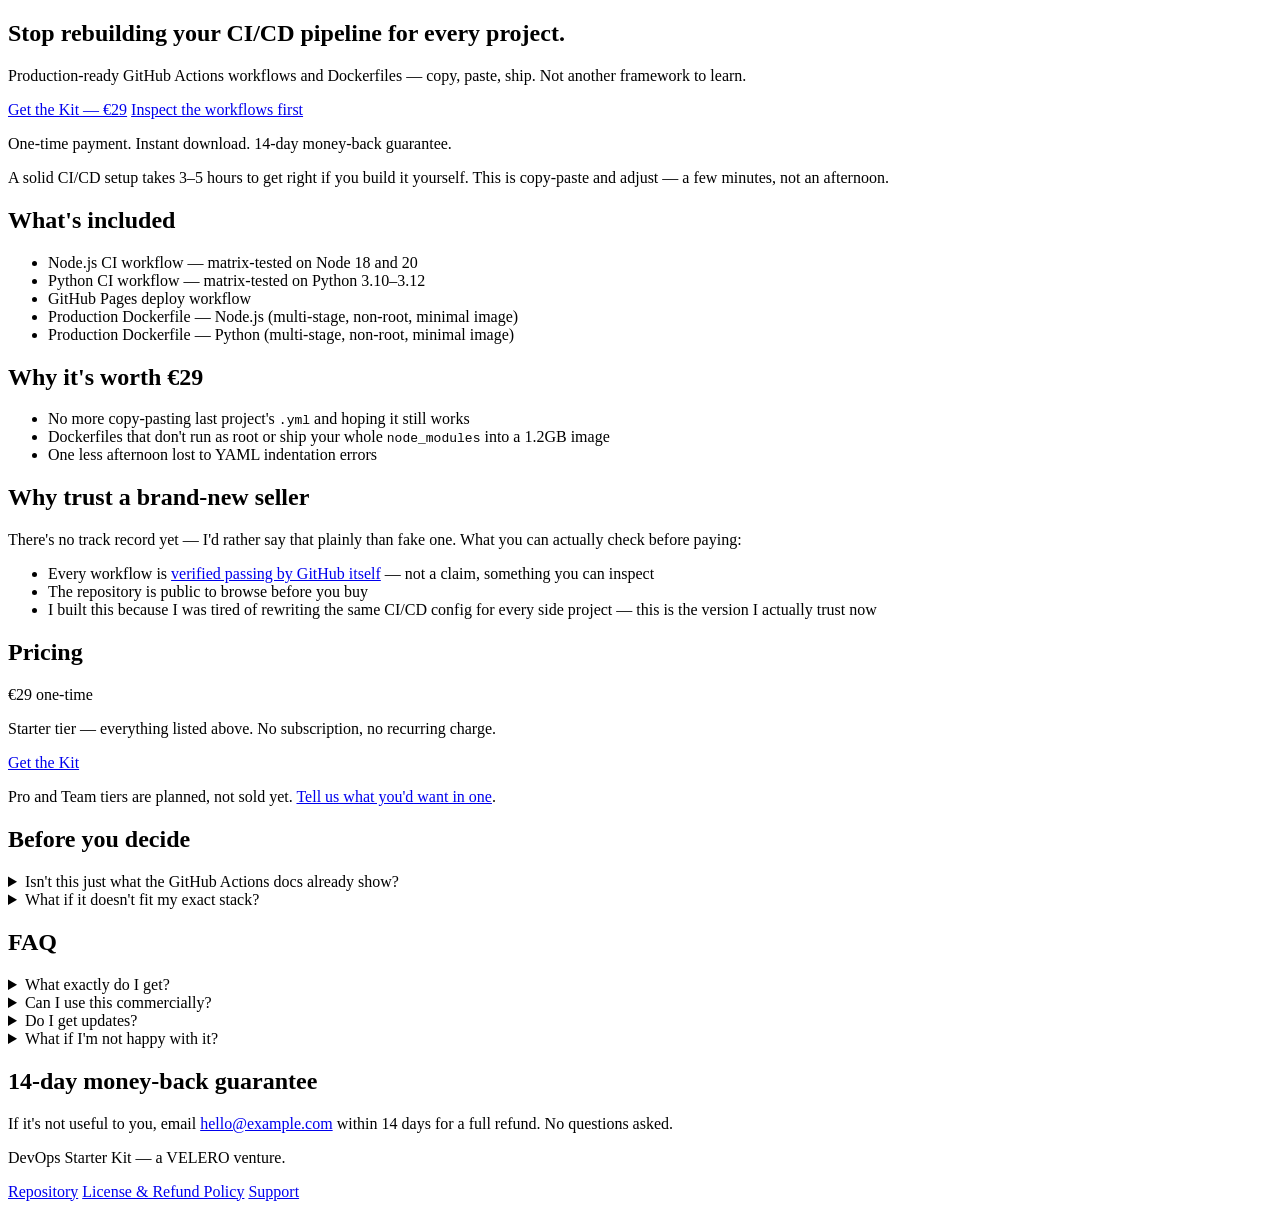
==== products/devops-starter-kit/index.html @ b191c42d "Corporate site skeleton: DevOps Starter Kit under /products/devops-starter-kit/" ====
<!doctype html>
<html lang="en">
<head>
<meta charset="utf-8">
<meta name="viewport" content="width=device-width, initial-scale=1">
<title>DevOps Starter Kit — Stop rebuilding your CI/CD pipeline for every project</title>
<meta name="description" content="Production-ready GitHub Actions workflows and Dockerfiles for solo developers and small teams. Copy, paste, ship — not another framework to learn. €29 one-time.">

<!-- Open Graph: title/description work standalone; a designed preview image is a real,
     honest gap (no image-generation tool available) — not blocking, added when ready. -->
<meta property="og:type" content="website">
<meta property="og:title" content="DevOps Starter Kit — Stop rebuilding your CI/CD pipeline for every project">
<meta property="og:description" content="Production-ready GitHub Actions workflows and Dockerfiles for solo developers and small teams. €29 one-time, instant download.">
<meta property="og:url" content="https://velero-hub.github.io/velero-devops-starter-kit-site/">
<meta name="twitter:card" content="summary">
<meta name="twitter:title" content="DevOps Starter Kit">
<meta name="twitter:description" content="Production-ready CI/CD workflows and Dockerfiles for solo developers. €29 one-time.">

<link rel="stylesheet" href="style.css">
</head>
<body>

<main class="wrap">

  <section class="hero">
    <h1>Stop rebuilding your CI/CD pipeline for every project.</h1>
    <p class="lead">Production-ready GitHub Actions workflows and Dockerfiles — copy, paste, ship. Not another framework to learn.</p>
    <div class="cta-row">
      <a class="btn" href="https://buy.stripe.com/dRm5kEeiI6R45zw62x8Vi00">Get the Kit — €29</a>
      <a class="btn-secondary" href="https://github.com/VELERO-hub/velero-devops-starter-kit">Inspect the workflows first</a>
    </div>
    <p class="price-note">One-time payment. Instant download. 14-day money-back guarantee.</p>
  </section>

  <section id="value">
    <p class="lead">A solid CI/CD setup takes 3–5 hours to get right if you build it yourself. This is copy-paste and adjust — a few minutes, not an afternoon.</p>
  </section>

  <section id="whats-included">
    <h2>What's included</h2>
    <ul class="checklist">
      <li>Node.js CI workflow — matrix-tested on Node 18 and 20</li>
      <li>Python CI workflow — matrix-tested on Python 3.10–3.12</li>
      <li>GitHub Pages deploy workflow</li>
      <li>Production Dockerfile — Node.js (multi-stage, non-root, minimal image)</li>
      <li>Production Dockerfile — Python (multi-stage, non-root, minimal image)</li>
    </ul>
  </section>

  <section id="benefits">
    <h2>Why it's worth €29</h2>
    <div class="card">
      <ul class="checklist">
        <li>No more copy-pasting last project's <code>.yml</code> and hoping it still works</li>
        <li>Dockerfiles that don't run as root or ship your whole <code>node_modules</code> into a 1.2GB image</li>
        <li>One less afternoon lost to YAML indentation errors</li>
      </ul>
    </div>
  </section>

  <section id="trust">
    <h2>Why trust a brand-new seller</h2>
    <p>There's no track record yet — I'd rather say that plainly than fake one. What you can actually check before paying:</p>
    <ul class="checklist">
      <li>Every workflow is <a href="https://github.com/VELERO-hub/velero-devops-starter-kit/actions">verified passing by GitHub itself</a> — not a claim, something you can inspect</li>
      <li>The repository is public to browse before you buy</li>
      <li>I built this because I was tired of rewriting the same CI/CD config for every side project — this is the version I actually trust now</li>
    </ul>
  </section>

  <section id="pricing">
    <h2>Pricing</h2>
    <div class="pricing-box">
      <div class="amount">€29 <span>one-time</span></div>
      <p>Starter tier — everything listed above. No subscription, no recurring charge.</p>
      <a class="btn" href="https://buy.stripe.com/dRm5kEeiI6R45zw62x8Vi00">Get the Kit</a>
    </div>
    <p class="price-note">Pro and Team tiers are planned, not sold yet. <a href="mailto:hello@example.com?subject=DevOps Starter Kit — Pro tier">Tell us what you'd want in one</a>.</p>
  </section>

  <section id="objections">
    <h2>Before you decide</h2>
    <details class="faq-item">
      <summary>Isn't this just what the GitHub Actions docs already show?</summary>
      <p>The docs show you the primitives. This is the config already debugged, matrix-tested, and hardened — the part that takes real trial-and-error to get right, done once.</p>
    </details>
    <details class="faq-item">
      <summary>What if it doesn't fit my exact stack?</summary>
      <p>It covers Node and Python specifically. If that's not your stack, the guarantee below removes the risk of finding out after paying.</p>
    </details>
  </section>

  <section id="faq">
    <h2>FAQ</h2>
    <details class="faq-item">
      <summary>What exactly do I get?</summary>
      <p>A downloadable package with the 5 files listed above, plus a README explaining what to adjust for your own build.</p>
    </details>
    <details class="faq-item">
      <summary>Can I use this commercially?</summary>
      <p>Yes — unlimited personal and commercial projects. See the <a href="legal.html">license</a>.</p>
    </details>
    <details class="faq-item">
      <summary>Do I get updates?</summary>
      <p>Planned: email updates go out to buyers when the workflows change.</p>
    </details>
    <details class="faq-item">
      <summary>What if I'm not happy with it?</summary>
      <p>14-day money-back guarantee, no questions asked. See <a href="legal.html">refund policy</a>.</p>
    </details>
  </section>

  <section class="guarantee">
    <h2>14-day money-back guarantee</h2>
    <p>If it's not useful to you, email <a href="mailto:hello@example.com">hello@example.com</a> within 14 days for a full refund. No questions asked.</p>
  </section>

</main>

<footer class="wrap">
  <p>DevOps Starter Kit — a VELERO venture.</p>
  <div class="links">
    <a href="https://github.com/VELERO-hub/velero-devops-starter-kit">Repository</a>
    <a href="legal.html">License &amp; Refund Policy</a>
    <a href="mailto:hello@example.com">Support</a>
  </div>
</footer>

</body>
</html>
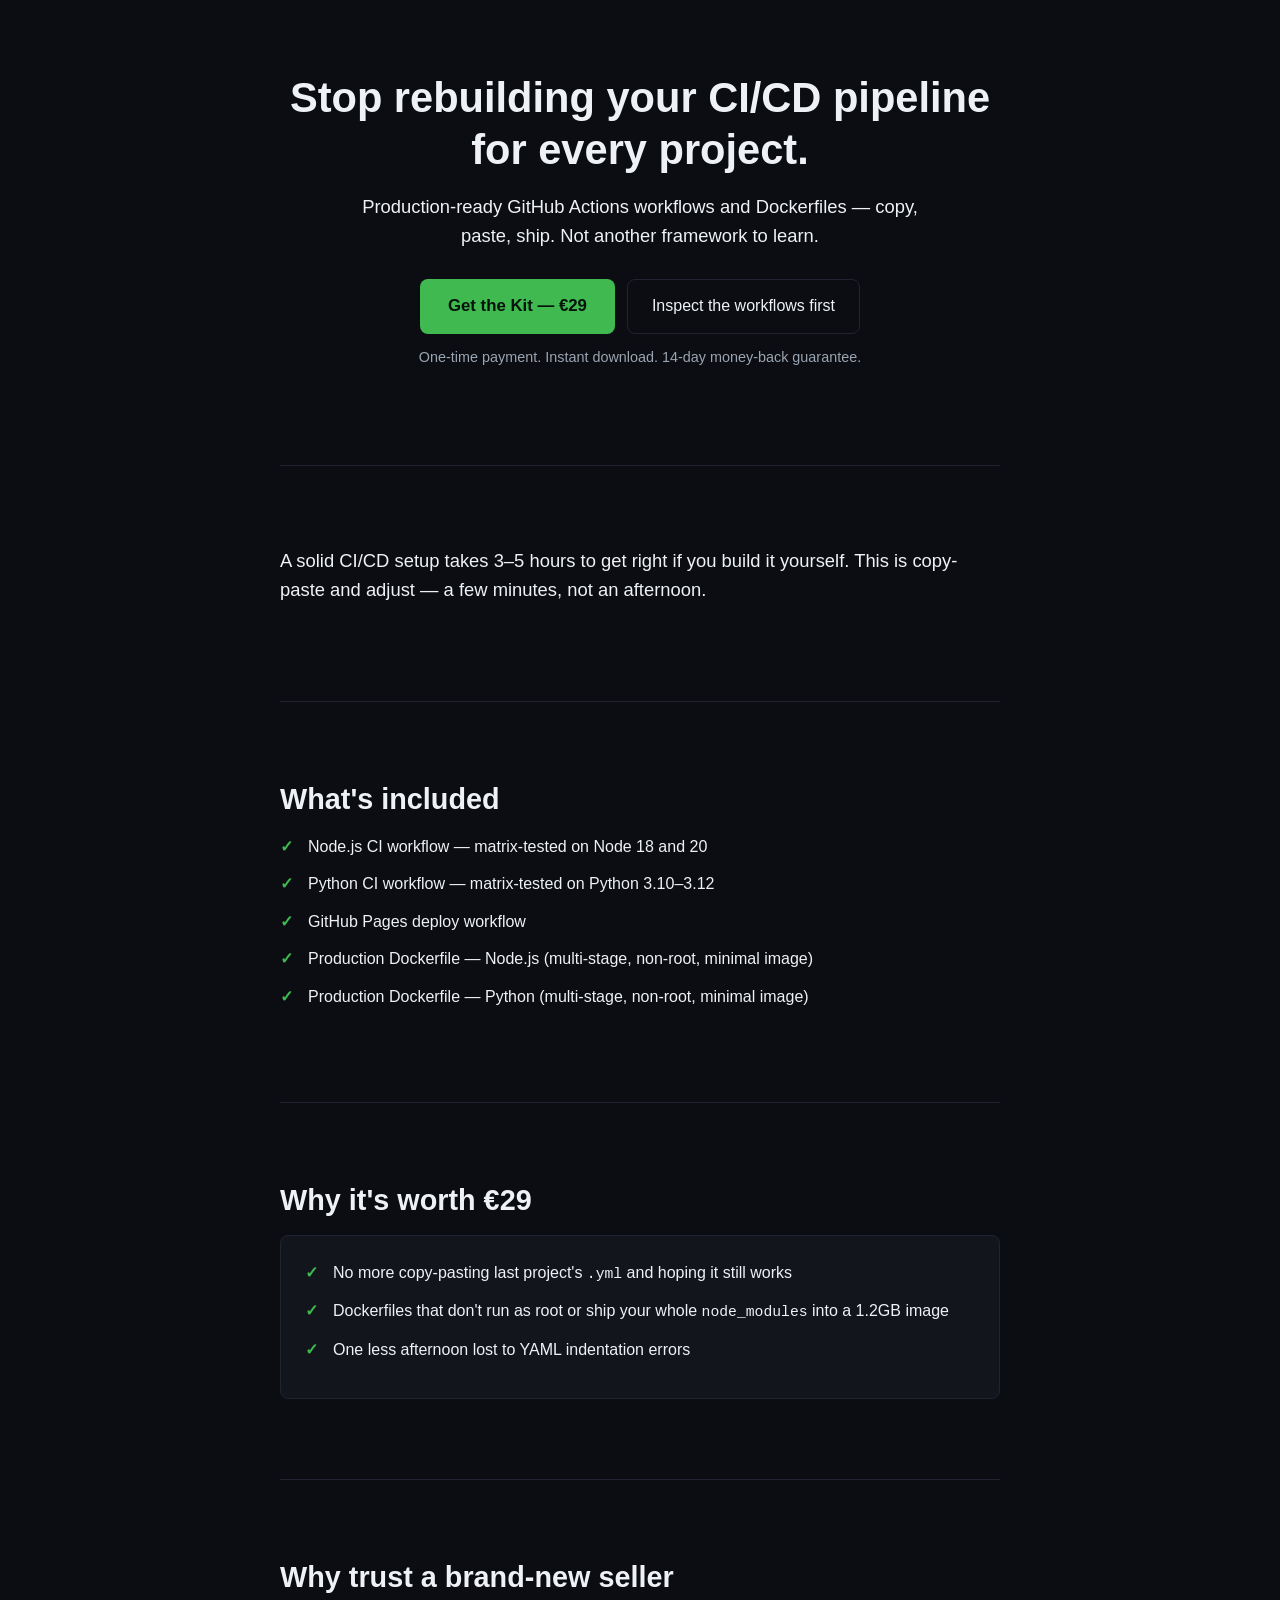
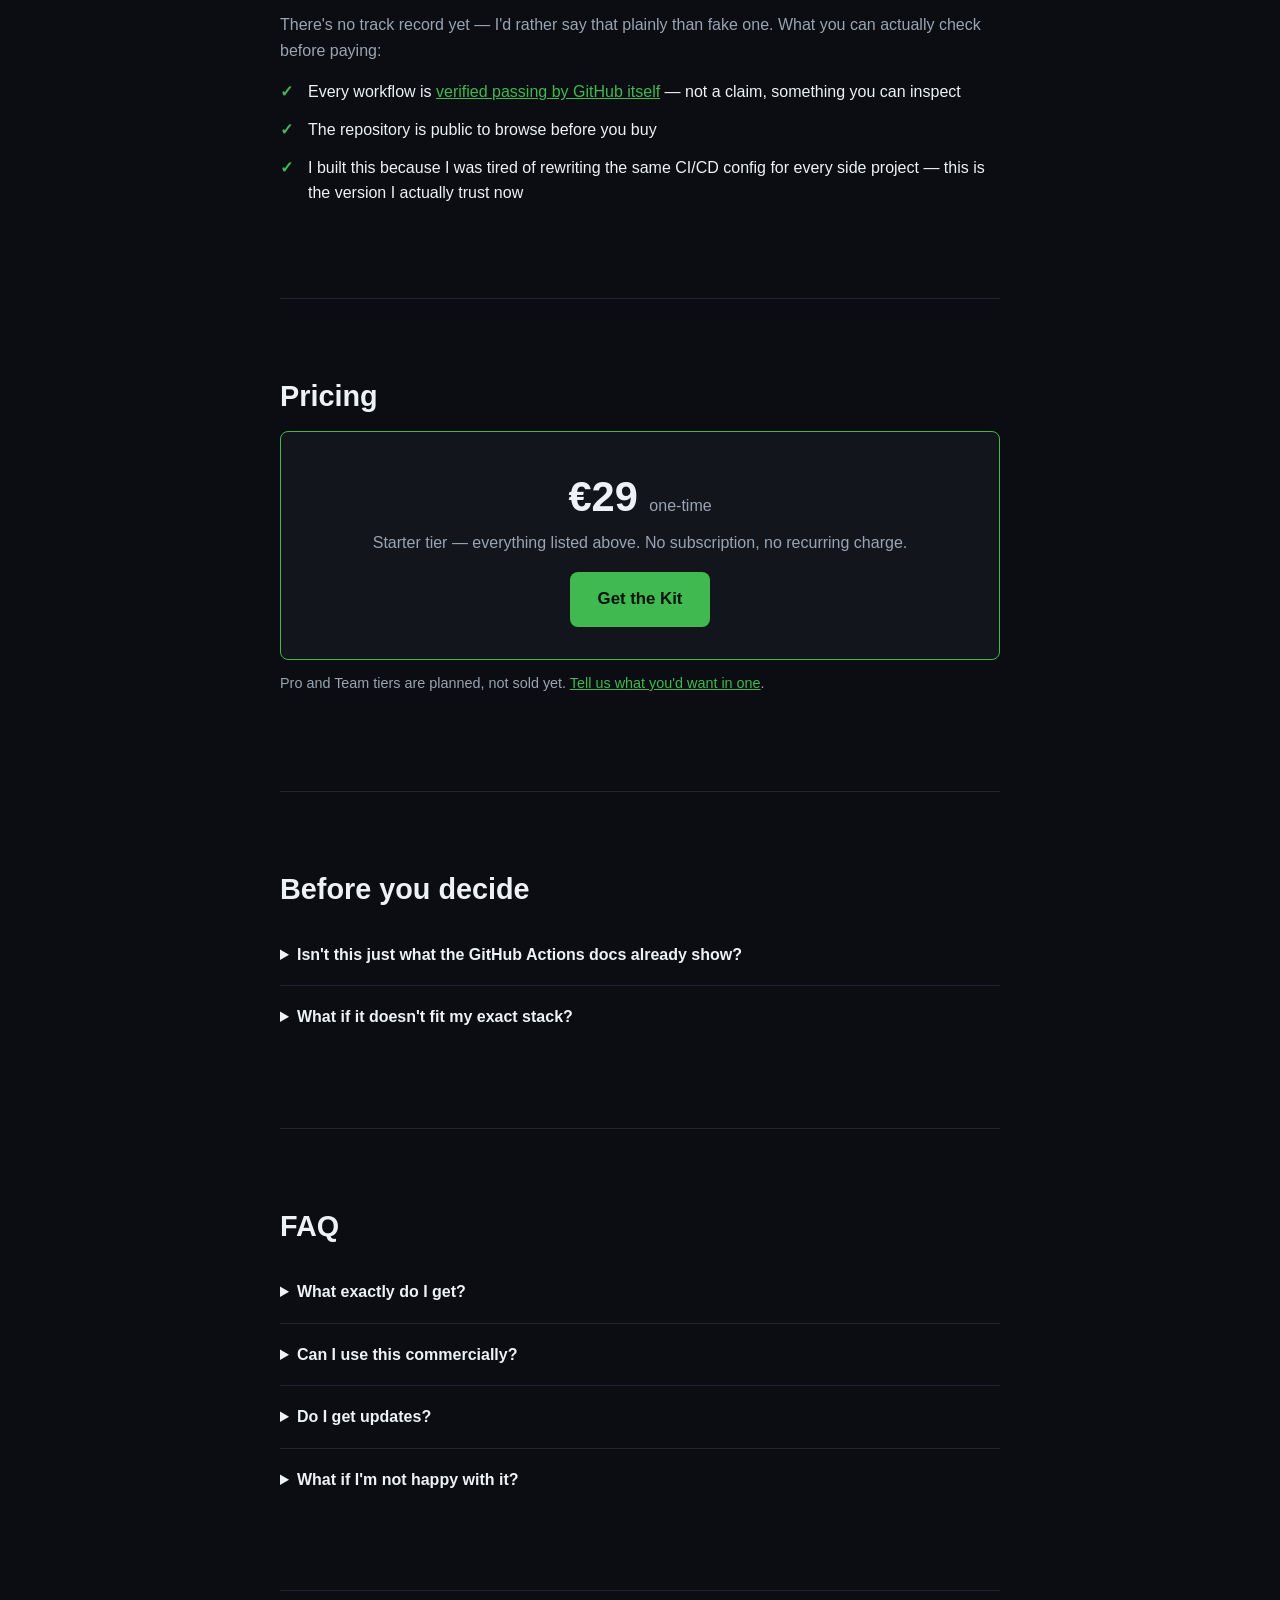
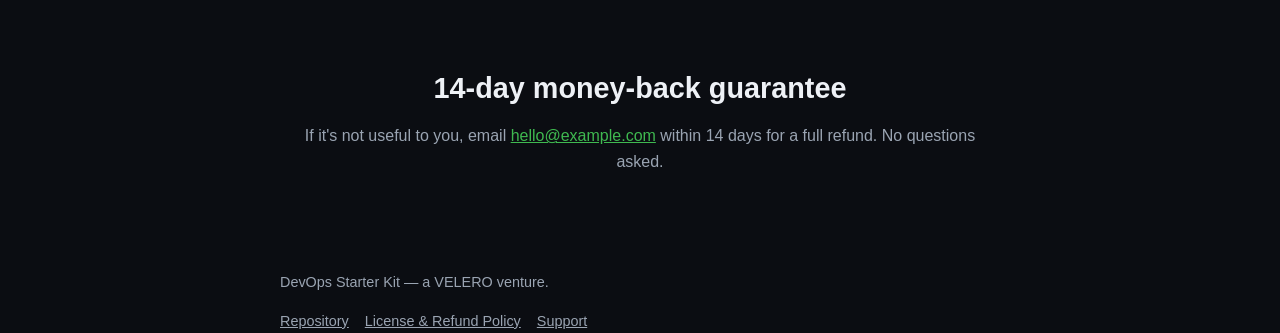
==== commit bd80a6cd: "Fix asset paths for production domain; add minimal root page" ====
--- a/products/devops-starter-kit/index.html
+++ b/products/devops-starter-kit/index.html
@@ -11,12 +11,12 @@
 <meta property="og:type" content="website">
 <meta property="og:title" content="DevOps Starter Kit — Stop rebuilding your CI/CD pipeline for every project">
 <meta property="og:description" content="Production-ready GitHub Actions workflows and Dockerfiles for solo developers and small teams. €29 one-time, instant download.">
-<meta property="og:url" content="https://velero-hub.github.io/velero-devops-starter-kit-site/">
+<meta property="og:url" content="https://velerohub.com/products/devops-starter-kit/">
 <meta name="twitter:card" content="summary">
 <meta name="twitter:title" content="DevOps Starter Kit">
 <meta name="twitter:description" content="Production-ready CI/CD workflows and Dockerfiles for solo developers. €29 one-time.">
 
-<link rel="stylesheet" href="style.css">
+<link rel="stylesheet" href="/style.css">
 </head>
 <body>
 
--- a/style.css
+++ b/style.css
@@ -0,0 +1,112 @@
+/* DevOps Starter Kit — design system.
+   CSS variables at the top are the entire "theme" — swapping them (plus content
+   in index.html) is what reuse for a future venture looks like. No build step,
+   no framework, no web fonts (system fonts only, for load speed). */
+
+:root {
+  --bg: #0b0d12;
+  --bg-elevated: #12151c;
+  --border: #1f2430;
+  --text: #eef1f6;
+  --text-muted: #9aa4b2;
+  --accent: #3fb950; /* GitHub's own "success" green — deliberate: this product lives on GitHub,
+                        and green reads instantly as "tests passing" to this exact audience */
+  --accent-contrast: #05130a;
+  --radius: 8px;
+  --max-width: 760px;
+  --font: -apple-system, BlinkMacSystemFont, "Segoe UI", Roboto, Helvetica, Arial, sans-serif;
+  --font-mono: ui-monospace, SFMono-Regular, "SF Mono", Consolas, "Liberation Mono", monospace;
+}
+
+* { box-sizing: border-box; }
+
+html { color-scheme: dark; }
+
+body {
+  margin: 0;
+  background: var(--bg);
+  color: var(--text);
+  font-family: var(--font);
+  line-height: 1.6;
+  -webkit-font-smoothing: antialiased;
+}
+
+.wrap {
+  max-width: var(--max-width);
+  margin: 0 auto;
+  padding: 0 20px;
+}
+
+section { padding: 56px 0; border-bottom: 1px solid var(--border); }
+section:last-of-type { border-bottom: none; }
+
+h1, h2, h3 { line-height: 1.25; margin: 0 0 16px; }
+h1 { font-size: clamp(1.9rem, 5vw, 2.6rem); }
+h2 { font-size: clamp(1.4rem, 3.5vw, 1.8rem); }
+p { margin: 0 0 16px; color: var(--text-muted); }
+p.lead { color: var(--text); font-size: 1.15rem; }
+
+a { color: var(--accent); }
+
+code, .mono { font-family: var(--font-mono); font-size: 0.92em; }
+
+.btn {
+  display: inline-block;
+  background: var(--accent);
+  color: var(--accent-contrast);
+  font-weight: 700;
+  padding: 14px 28px;
+  border-radius: var(--radius);
+  text-decoration: none;
+  font-size: 1.05rem;
+}
+.btn:focus-visible, a:focus-visible { outline: 2px solid var(--accent); outline-offset: 3px; }
+
+.btn-secondary {
+  display: inline-block;
+  color: var(--text);
+  border: 1px solid var(--border);
+  padding: 13px 24px;
+  border-radius: var(--radius);
+  text-decoration: none;
+}
+
+.hero { text-align: center; padding-top: 72px; }
+.hero p.lead { max-width: 560px; margin-left: auto; margin-right: auto; }
+.hero .cta-row { margin-top: 28px; display: flex; gap: 12px; justify-content: center; flex-wrap: wrap; }
+.price-note { color: var(--text-muted); font-size: 0.9rem; margin-top: 12px; }
+
+ul.checklist { list-style: none; padding: 0; margin: 0; }
+ul.checklist li { padding-left: 28px; position: relative; margin-bottom: 12px; }
+ul.checklist li::before { content: "✓"; color: var(--accent); position: absolute; left: 0; font-weight: 700; }
+
+.card {
+  background: var(--bg-elevated);
+  border: 1px solid var(--border);
+  border-radius: var(--radius);
+  padding: 24px;
+}
+
+.faq-item { border-bottom: 1px solid var(--border); padding: 18px 0; }
+.faq-item:last-child { border-bottom: none; }
+.faq-item summary { cursor: pointer; font-weight: 600; color: var(--text); }
+
+.guarantee { text-align: center; }
+
+.pricing-box {
+  border: 1px solid var(--accent);
+  border-radius: var(--radius);
+  padding: 32px;
+  text-align: center;
+  background: var(--bg-elevated);
+}
+.pricing-box .amount { font-size: 2.6rem; font-weight: 800; color: var(--text); }
+.pricing-box .amount span { font-size: 1rem; color: var(--text-muted); font-weight: 400; }
+
+footer { padding: 40px 0 80px; color: var(--text-muted); font-size: 0.9rem; }
+footer a { color: var(--text-muted); }
+footer .links { display: flex; gap: 16px; flex-wrap: wrap; margin-top: 12px; }
+
+@media (min-width: 640px) {
+  section { padding: 80px 0; }
+}
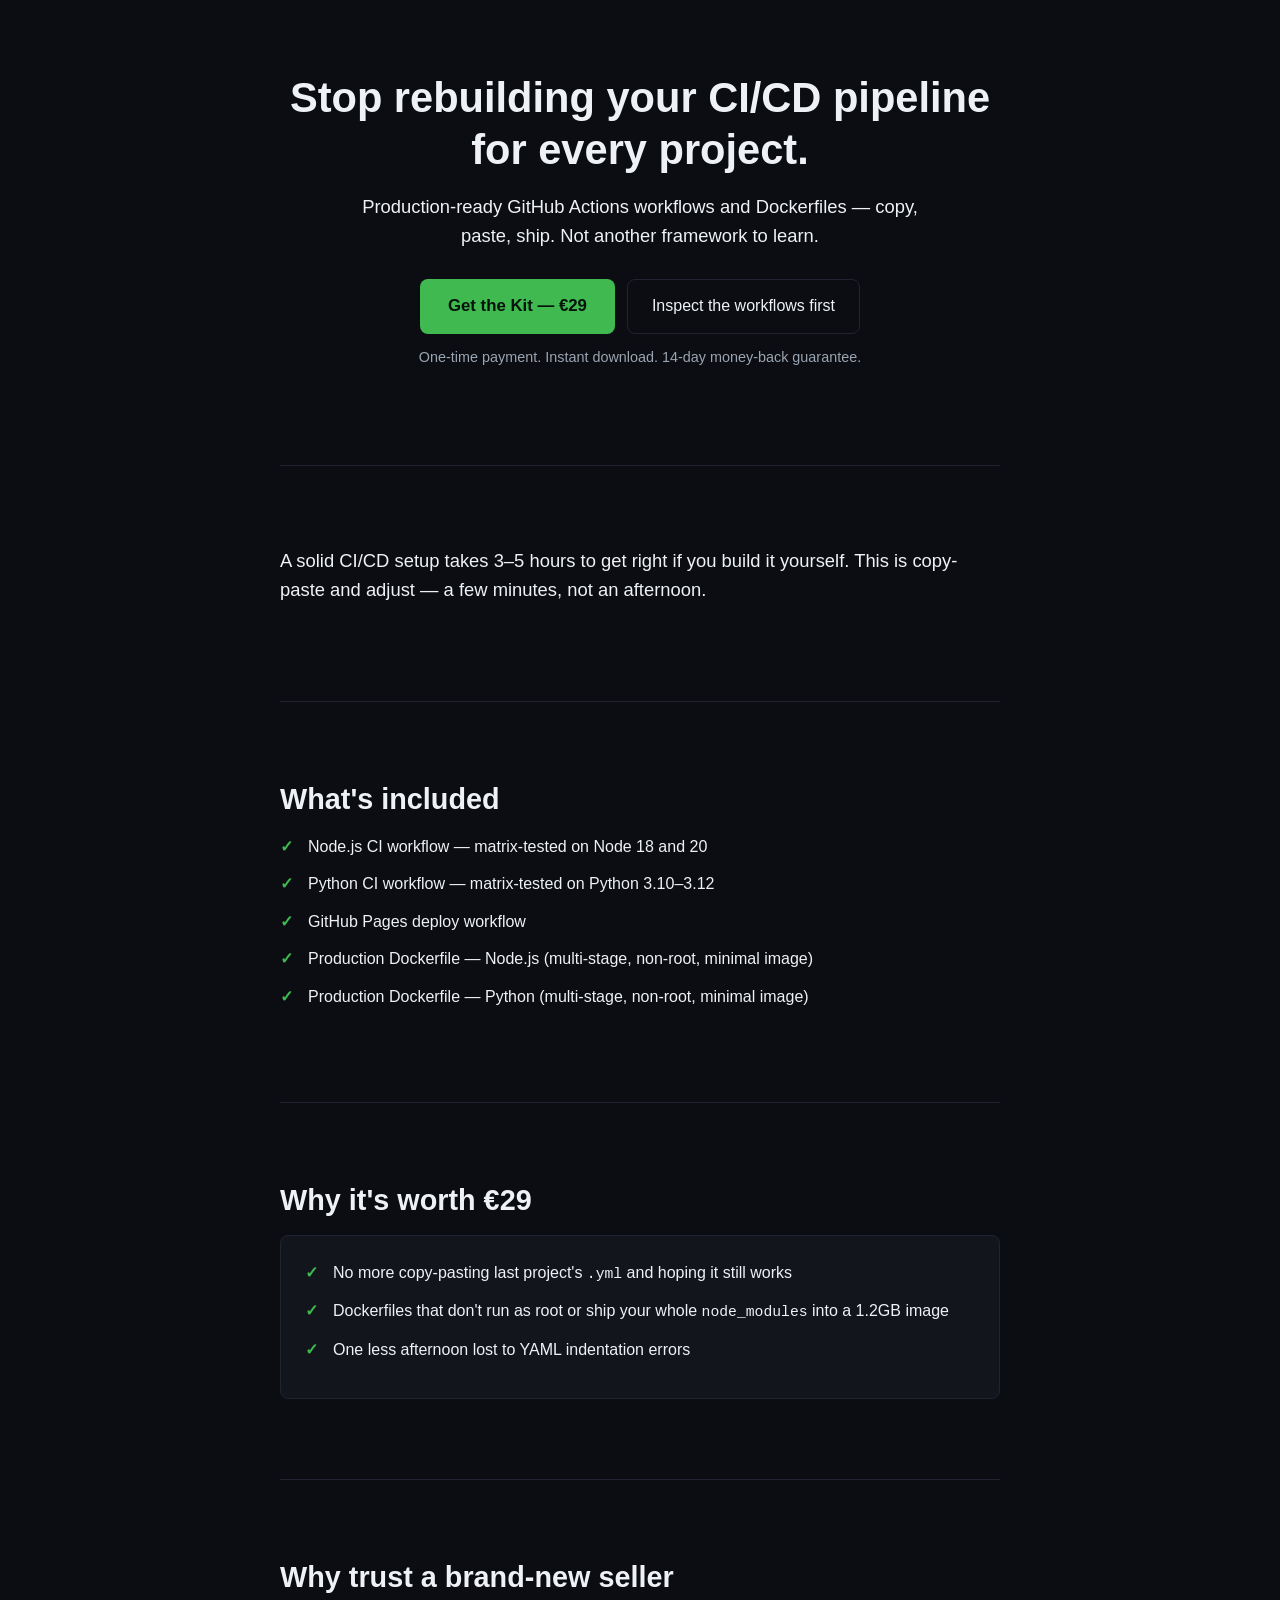
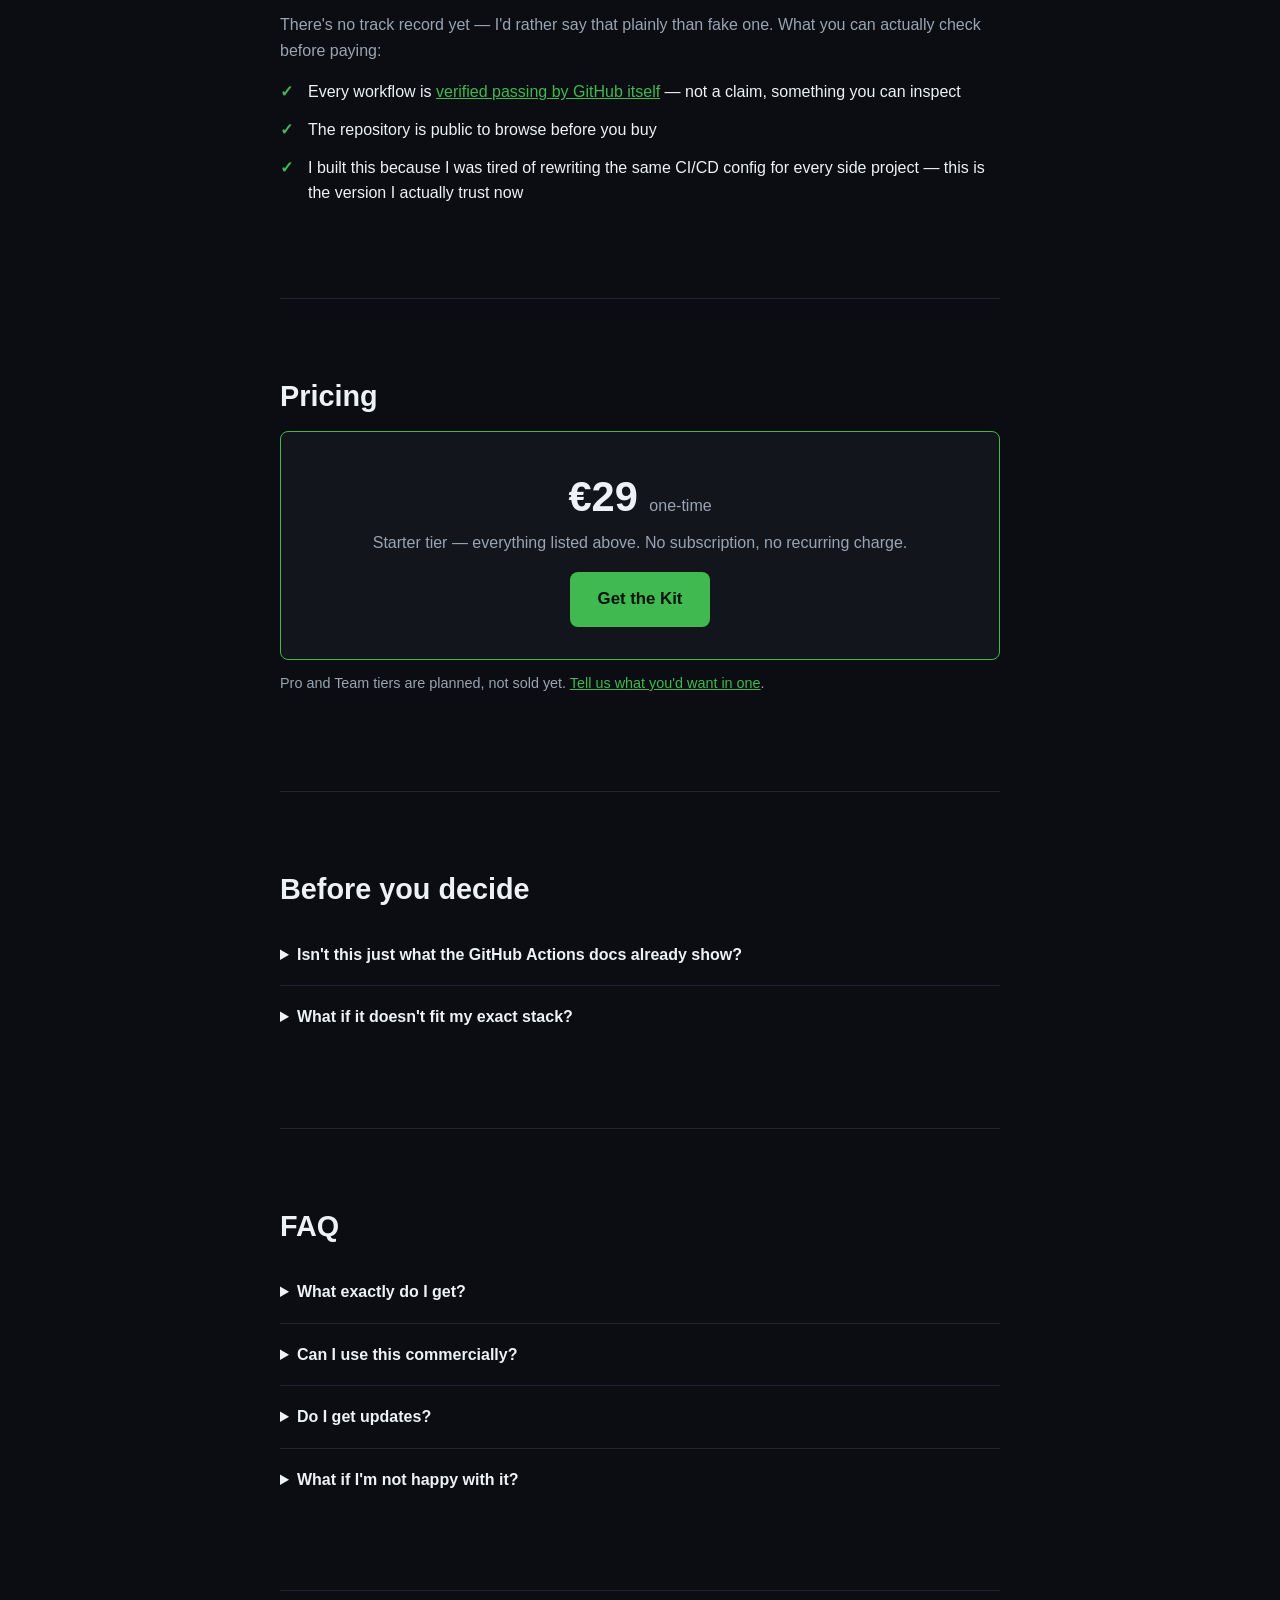
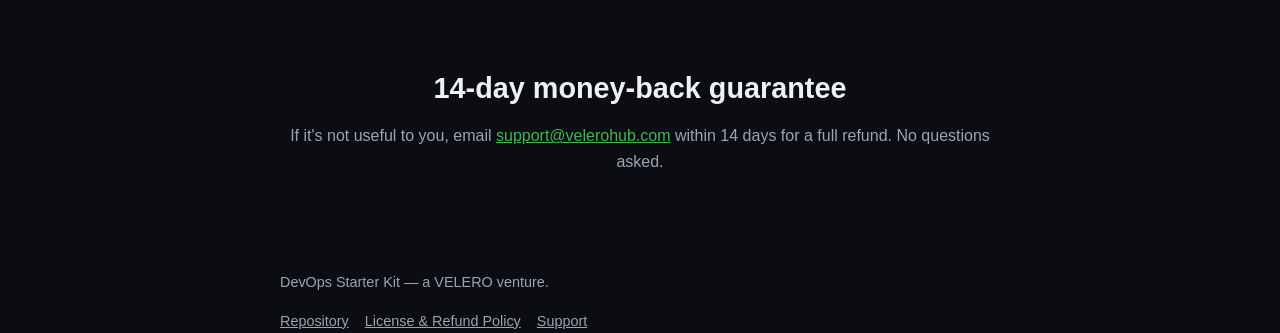
==== commit 134a4440: "Replace placeholder support email with real support@velerohub.com" ====
--- a/products/devops-starter-kit/index.html
+++ b/products/devops-starter-kit/index.html
@@ -75,7 +75,7 @@
       <p>Starter tier — everything listed above. No subscription, no recurring charge.</p>
       <a class="btn" href="https://buy.stripe.com/dRm5kEeiI6R45zw62x8Vi00">Get the Kit</a>
     </div>
-    <p class="price-note">Pro and Team tiers are planned, not sold yet. <a href="mailto:hello@example.com?subject=DevOps Starter Kit — Pro tier">Tell us what you'd want in one</a>.</p>
+    <p class="price-note">Pro and Team tiers are planned, not sold yet. <a href="mailto:support@velerohub.com?subject=DevOps Starter Kit — Pro tier">Tell us what you'd want in one</a>.</p>
   </section>
 
   <section id="objections">
@@ -112,7 +112,7 @@
 
   <section class="guarantee">
     <h2>14-day money-back guarantee</h2>
-    <p>If it's not useful to you, email <a href="mailto:hello@example.com">hello@example.com</a> within 14 days for a full refund. No questions asked.</p>
+    <p>If it's not useful to you, email <a href="mailto:support@velerohub.com">support@velerohub.com</a> within 14 days for a full refund. No questions asked.</p>
   </section>
 
 </main>
@@ -122,7 +122,7 @@
   <div class="links">
     <a href="https://github.com/VELERO-hub/velero-devops-starter-kit">Repository</a>
     <a href="legal.html">License &amp; Refund Policy</a>
-    <a href="mailto:hello@example.com">Support</a>
+    <a href="mailto:support@velerohub.com">Support</a>
   </div>
 </footer>
 
